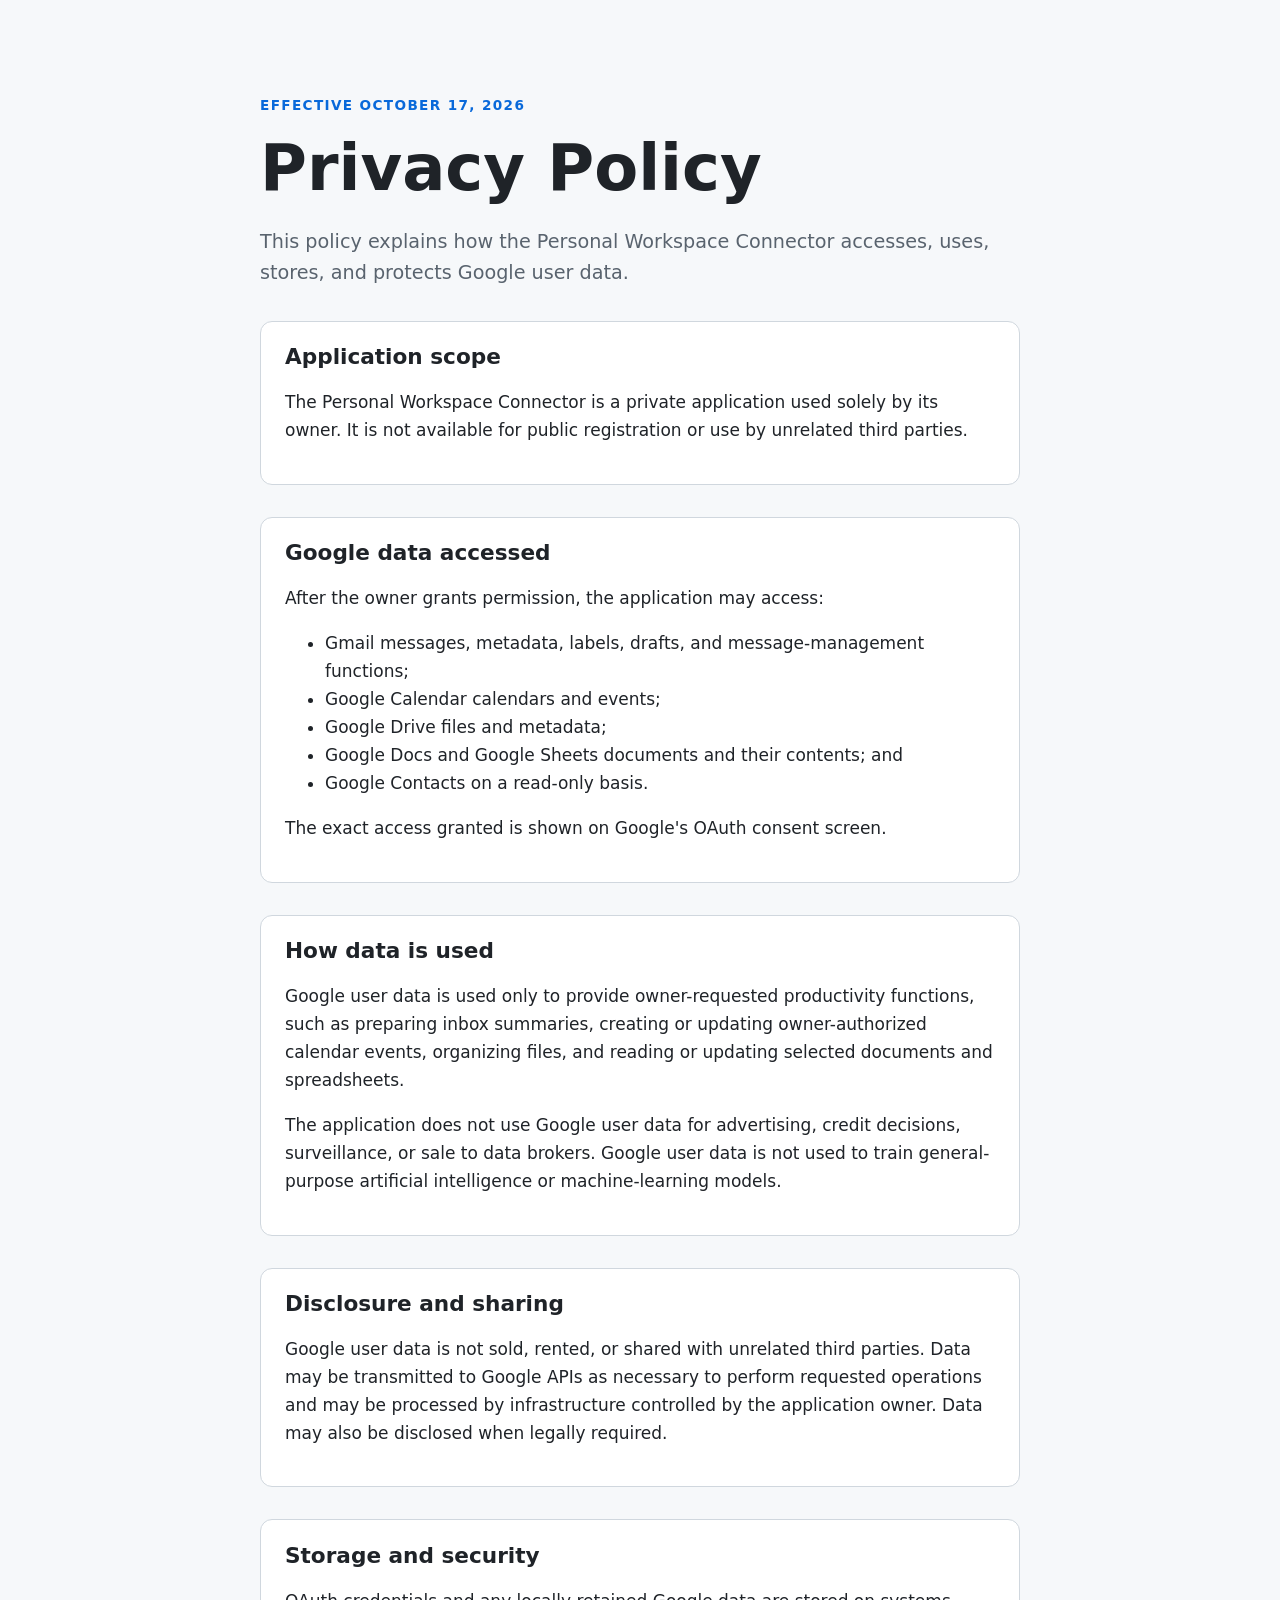
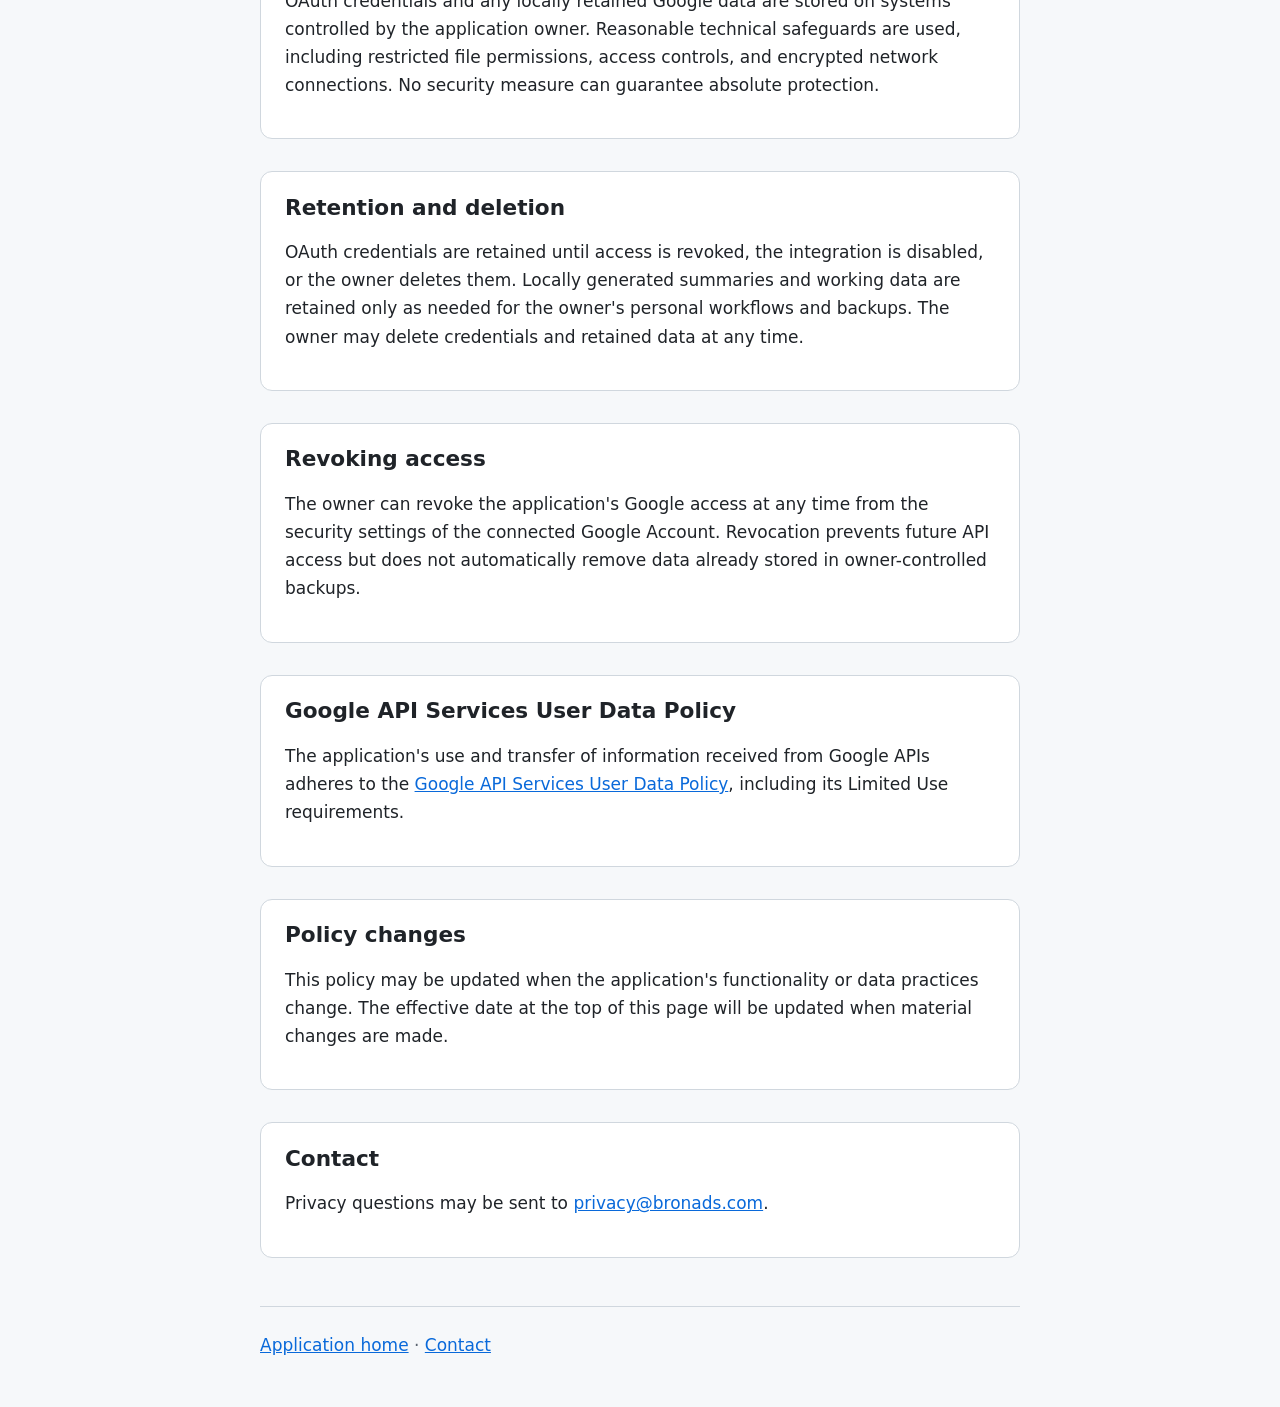
==== privacy/index.html @ f293b483 "docs: publish OAuth application information" ====
<!doctype html>
<html lang="en">
<head>
  <meta charset="utf-8">
  <meta name="viewport" content="width=device-width, initial-scale=1">
  <title>Privacy Policy — Personal Workspace Connector</title>
  <meta name="description" content="Privacy Policy for the Personal Workspace Connector.">
  <link rel="stylesheet" href="/style.css">
</head>
<body>
  <main>
    <p class="eyebrow">Effective October 17, 2026</p>
    <h1>Privacy Policy</h1>
    <p class="lede">This policy explains how the Personal Workspace Connector accesses, uses, stores, and protects Google user data.</p>

    <section>
      <h2>Application scope</h2>
      <p>The Personal Workspace Connector is a private application used solely by its owner. It is not available for public registration or use by unrelated third parties.</p>
    </section>

    <section>
      <h2>Google data accessed</h2>
      <p>After the owner grants permission, the application may access:</p>
      <ul>
        <li>Gmail messages, metadata, labels, drafts, and message-management functions;</li>
        <li>Google Calendar calendars and events;</li>
        <li>Google Drive files and metadata;</li>
        <li>Google Docs and Google Sheets documents and their contents; and</li>
        <li>Google Contacts on a read-only basis.</li>
      </ul>
      <p>The exact access granted is shown on Google's OAuth consent screen.</p>
    </section>

    <section>
      <h2>How data is used</h2>
      <p>Google user data is used only to provide owner-requested productivity functions, such as preparing inbox summaries, creating or updating owner-authorized calendar events, organizing files, and reading or updating selected documents and spreadsheets.</p>
      <p>The application does not use Google user data for advertising, credit decisions, surveillance, or sale to data brokers. Google user data is not used to train general-purpose artificial intelligence or machine-learning models.</p>
    </section>

    <section>
      <h2>Disclosure and sharing</h2>
      <p>Google user data is not sold, rented, or shared with unrelated third parties. Data may be transmitted to Google APIs as necessary to perform requested operations and may be processed by infrastructure controlled by the application owner. Data may also be disclosed when legally required.</p>
    </section>

    <section>
      <h2>Storage and security</h2>
      <p>OAuth credentials and any locally retained Google data are stored on systems controlled by the application owner. Reasonable technical safeguards are used, including restricted file permissions, access controls, and encrypted network connections. No security measure can guarantee absolute protection.</p>
    </section>

    <section>
      <h2>Retention and deletion</h2>
      <p>OAuth credentials are retained until access is revoked, the integration is disabled, or the owner deletes them. Locally generated summaries and working data are retained only as needed for the owner's personal workflows and backups. The owner may delete credentials and retained data at any time.</p>
    </section>

    <section>
      <h2>Revoking access</h2>
      <p>The owner can revoke the application's Google access at any time from the security settings of the connected Google Account. Revocation prevents future API access but does not automatically remove data already stored in owner-controlled backups.</p>
    </section>

    <section>
      <h2>Google API Services User Data Policy</h2>
      <p>The application's use and transfer of information received from Google APIs adheres to the <a href="https://developers.google.com/terms/api-services-user-data-policy">Google API Services User Data Policy</a>, including its Limited Use requirements.</p>
    </section>

    <section>
      <h2>Policy changes</h2>
      <p>This policy may be updated when the application's functionality or data practices change. The effective date at the top of this page will be updated when material changes are made.</p>
    </section>

    <section>
      <h2>Contact</h2>
      <p>Privacy questions may be sent to <a href="mailto:privacy@bronads.com">privacy@bronads.com</a>.</p>
    </section>

    <footer>
      <a href="/">Application home</a>
      <span aria-hidden="true"> · </span>
      <a href="mailto:privacy@bronads.com">Contact</a>
    </footer>
  </main>
</body>
</html>
---- style.css ----
:root {
  color-scheme: light dark;
  --background: #0d1117;
  --surface: #161b22;
  --text: #e6edf3;
  --muted: #9da7b3;
  --accent: #79c0ff;
  --border: #30363d;
}

* { box-sizing: border-box; }

body {
  margin: 0;
  background: var(--background);
  color: var(--text);
  font: 17px/1.65 system-ui, -apple-system, BlinkMacSystemFont, "Segoe UI", sans-serif;
}

main {
  width: min(760px, calc(100% - 2rem));
  margin: 0 auto;
  padding: 5rem 0 3rem;
}

h1, h2 { line-height: 1.2; }
h1 { margin: .25rem 0 1rem; font-size: clamp(2.2rem, 6vw, 4rem); }
h2 { margin-top: 0; font-size: 1.35rem; }

.eyebrow {
  color: var(--accent);
  font-size: .85rem;
  font-weight: 700;
  letter-spacing: .1em;
  text-transform: uppercase;
}

.lede { color: var(--muted); font-size: 1.2rem; }

section {
  margin: 2rem 0;
  padding: 1.4rem 1.5rem;
  background: var(--surface);
  border: 1px solid var(--border);
  border-radius: 12px;
}

a { color: var(--accent); }

footer {
  margin-top: 3rem;
  padding-top: 1.5rem;
  color: var(--muted);
  border-top: 1px solid var(--border);
}

@media (prefers-color-scheme: light) {
  :root {
    --background: #f6f8fa;
    --surface: #ffffff;
    --text: #1f2328;
    --muted: #59636e;
    --accent: #0969da;
    --border: #d0d7de;
  }
}
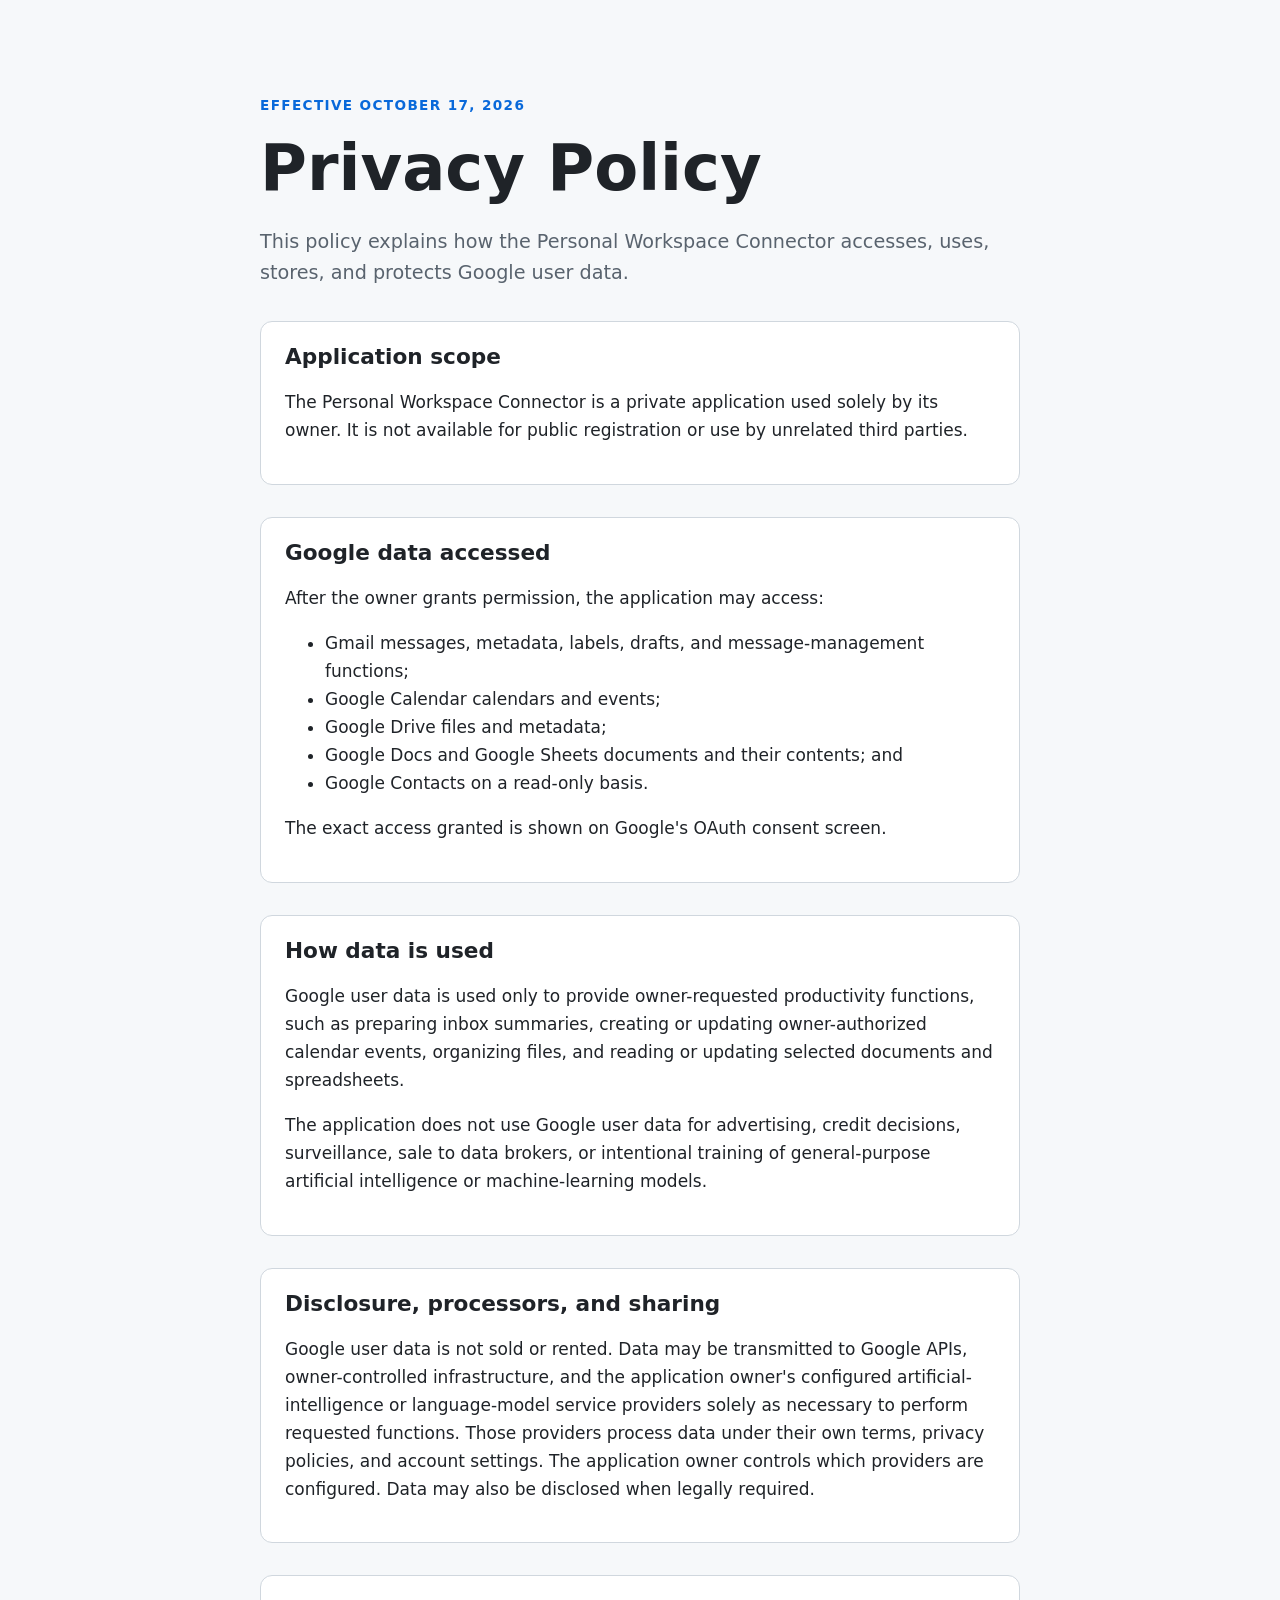
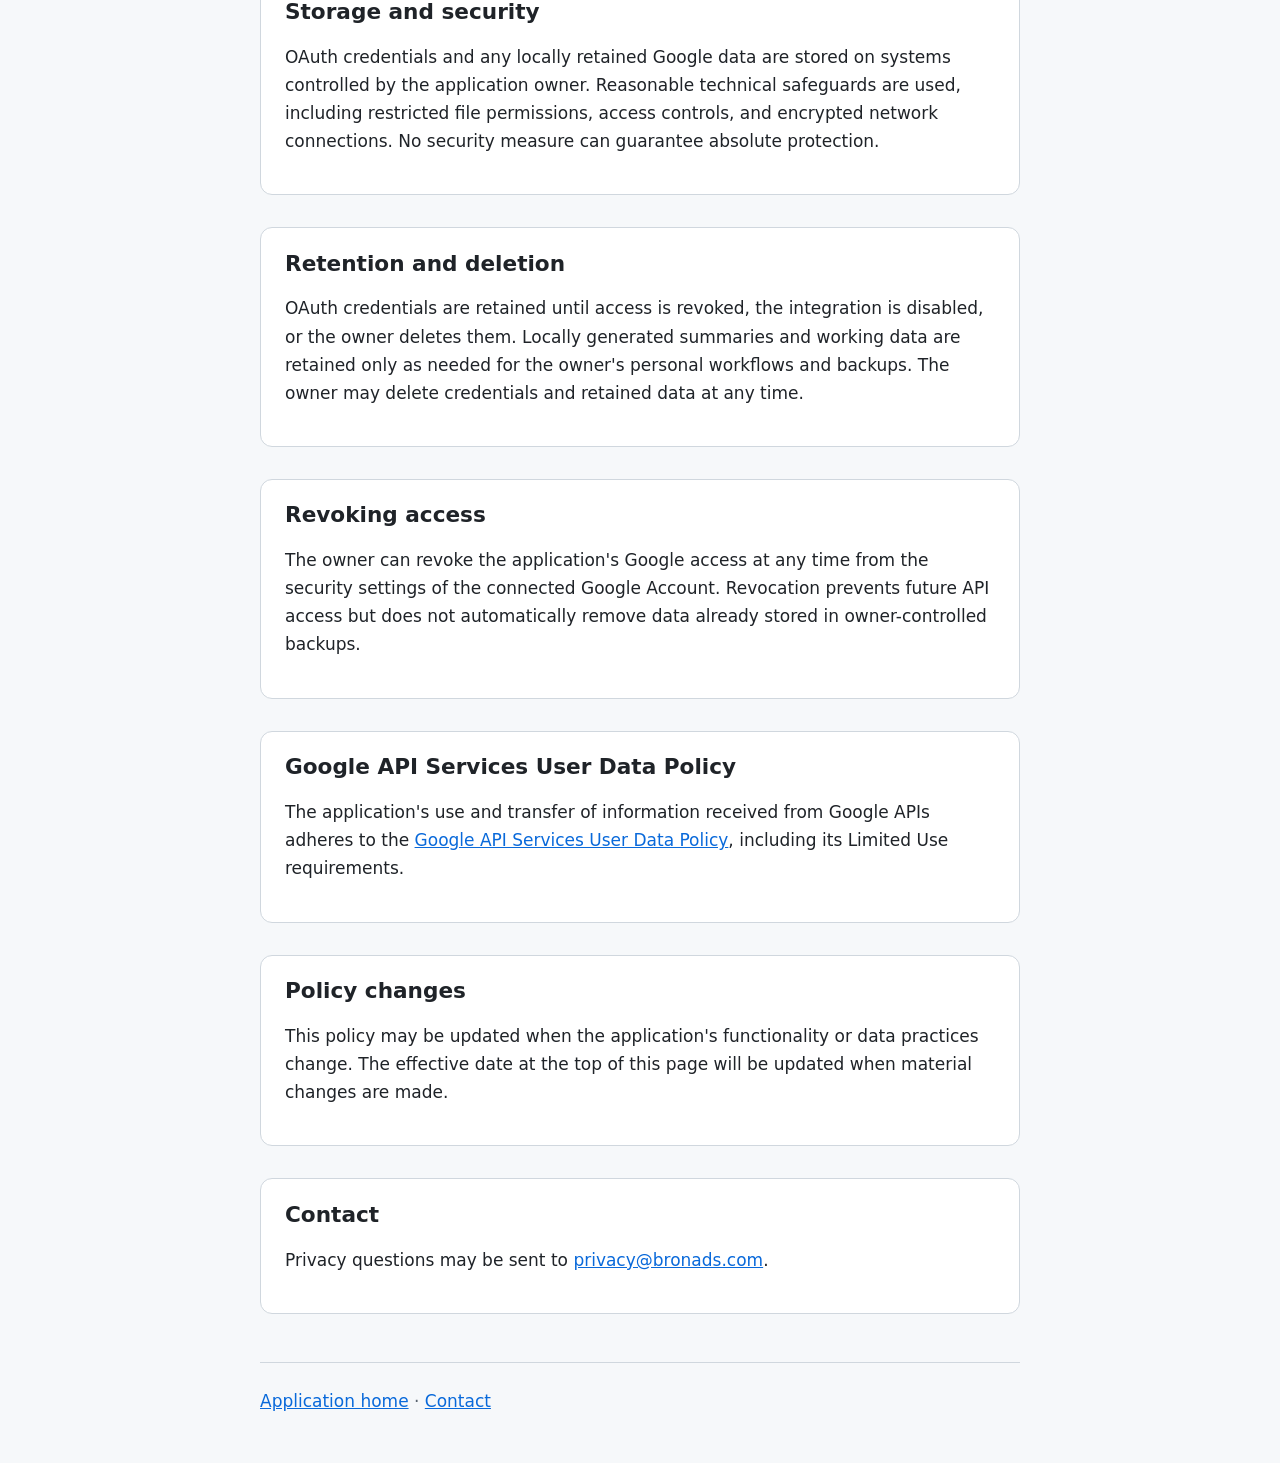
==== commit ead7ca11: "docs: disclose configured model service processors" ====
--- a/privacy/index.html
+++ b/privacy/index.html
@@ -34,12 +34,12 @@
     <section>
       <h2>How data is used</h2>
       <p>Google user data is used only to provide owner-requested productivity functions, such as preparing inbox summaries, creating or updating owner-authorized calendar events, organizing files, and reading or updating selected documents and spreadsheets.</p>
-      <p>The application does not use Google user data for advertising, credit decisions, surveillance, or sale to data brokers. Google user data is not used to train general-purpose artificial intelligence or machine-learning models.</p>
+      <p>The application does not use Google user data for advertising, credit decisions, surveillance, sale to data brokers, or intentional training of general-purpose artificial intelligence or machine-learning models.</p>
     </section>
 
     <section>
-      <h2>Disclosure and sharing</h2>
-      <p>Google user data is not sold, rented, or shared with unrelated third parties. Data may be transmitted to Google APIs as necessary to perform requested operations and may be processed by infrastructure controlled by the application owner. Data may also be disclosed when legally required.</p>
+      <h2>Disclosure, processors, and sharing</h2>
+      <p>Google user data is not sold or rented. Data may be transmitted to Google APIs, owner-controlled infrastructure, and the application owner's configured artificial-intelligence or language-model service providers solely as necessary to perform requested functions. Those providers process data under their own terms, privacy policies, and account settings. The application owner controls which providers are configured. Data may also be disclosed when legally required.</p>
     </section>
 
     <section>
